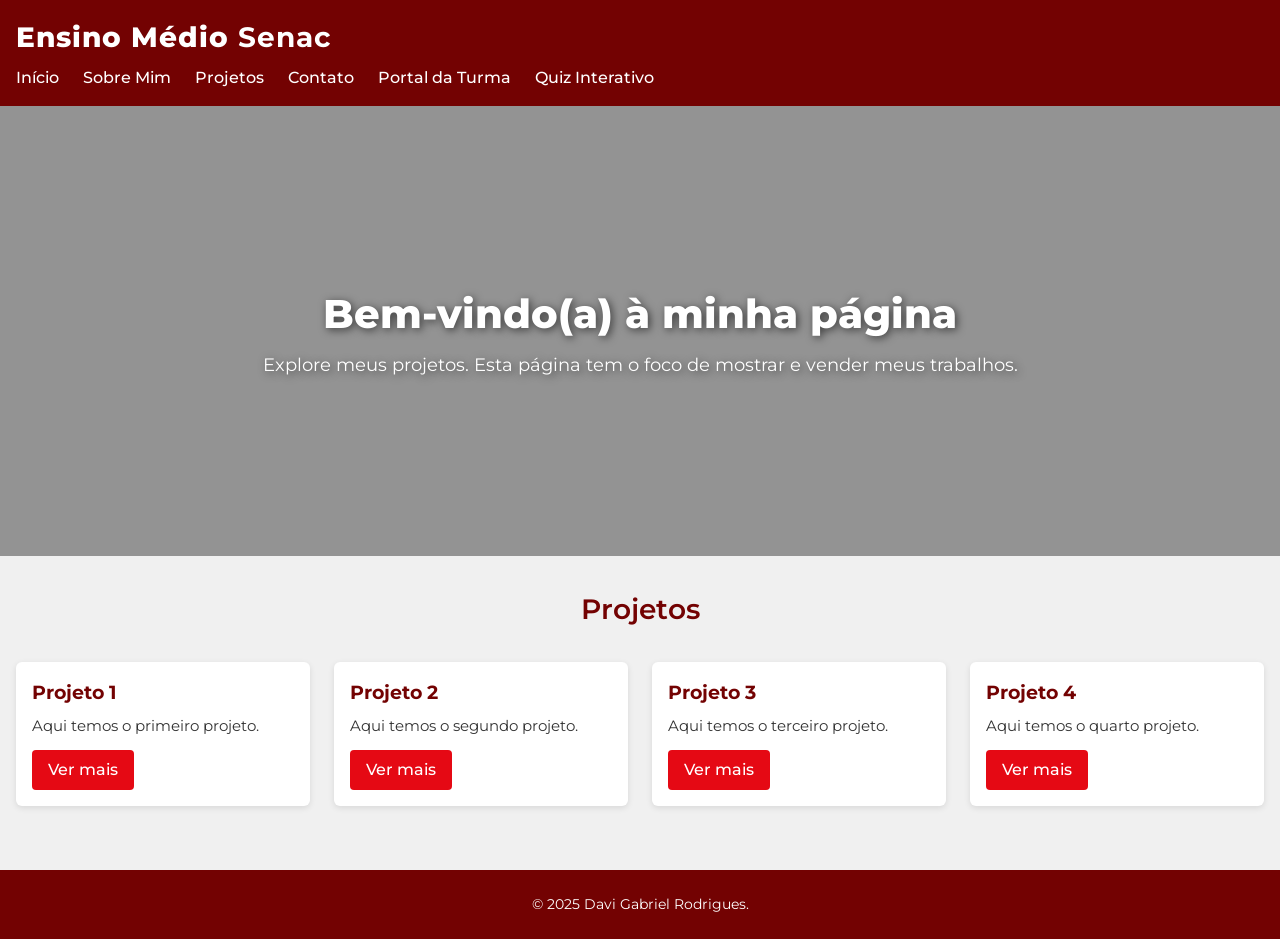
==== index.html @ 9a21960b "atualizacao" ====
<!DOCTYPE html>
<html lang="pt-br">
<head>
  <meta charset="UTF-8">
  <meta name="viewport" content="width=device-width, initial-scale=1.0">
  <title>Davi Gabriel Rodrigues</title>
  <link href="https://fonts.googleapis.com/css2?family=Montserrat:wght@300;400;600;800&display=swap" rel="stylesheet">
  <link rel="icon" type="image/png" href="/davi.png">
  <style>
    :root {
      --primary-color: #730202;
      --secondary-color: #e50914;
      --text-light: #ffffff;
      --text-dark: #333333;
      --font-main: 'Montserrat', sans-serif;
    }

    * {
      margin: 0;
      padding: 0;
      box-sizing: border-box;
    }

    body {
      font-family: var(--font-main);
      background-color: #f0f0f0;
      color: var(--text-dark);
      line-height: 1.5;
    }

    header {
      background-color: var(--primary-color);
      color: var(--text-light);
      padding: 1rem 1rem;
    }

    header div {
      font-size: 1.5rem;
      font-weight: bold;
    }

    .logo {
      font-size: 1.75rem;
      font-weight: 800;
     letter-spacing: 1px;
    }

    nav ul {
      list-style: none;
      display: flex;
      flex-wrap: wrap;
      gap: 1.5rem;
      padding: 0;
      margin-top: 0.5rem;
    }

    nav ul li a {
      color: var(--text-light);
      text-decoration: none;
      font-weight: 500;
      transition: color 0.3s ease;
    }

    nav ul li a:hover {
      color: var(--secondary-color);
    }

    .hero {
      background: url('') no-repeat center center/cover;
      height: 50vh;
      min-height: 300px;
      display: flex;
      align-items: center;
      justify-content: center;
      position: relative;
      color: var(--text-light);
      text-shadow: 2px 2px 8px rgba(0,0,0,0.6);
      padding: 0 1rem;
      text-align: center;
    }

    .hero::after {
      content: '';
      position: absolute;
      top: 0;
      left: 0;
      width: 100%;
      height: 100%;
      background-color: rgba(8, 8, 8, 0.4);
    }

    .hero-content {
      position: relative;
      z-index: 1;
    }

    .hero-content h1 {
      font-size: 2.5rem;
      font-weight: 800;
      margin-bottom: 0.5rem;
    }

    .hero-content p {
      font-size: 1.1rem;
    }

    section {
      padding: 2rem 1rem;
    }

    section h2 {
      font-size: 1.75rem;
      text-align: center;
      margin-bottom: 2rem;
      font-weight: 600;
      color: var(--primary-color);
    }

    .cards-container {
      display: grid;
      grid-template-columns: repeat(auto-fit, minmax(250px, 1fr));
      gap: 1.5rem;
    }

    .card {
      background-color: #fff;
      border-radius: 6px;
      overflow: hidden;
      box-shadow: 0 2px 6px rgba(0,0,0,0.1);
      transition: transform 0.3s ease, box-shadow 0.3s ease;
    }

    .card:hover {
      transform: translateY(-5px);
      box-shadow: 0 4px 12px rgba(0,0,0,0.2);
    }

    .card img {
      width: 100%;
      height: 120px;
      object-fit: cover;
    }

    .card-body {
      padding: 1rem;
    }

    .card-body h3 {
      margin-bottom: 0.5rem;
      font-size: 1.2rem;
      color: var(--primary-color);
    }

    .card-body p {
      font-size: 0.95rem;
      margin-bottom: 0.75rem;
    }

    .card-body a {
      display: inline-block;
      padding: 0.5rem 1rem;
      background-color: var(--secondary-color);
      color: var(--text-light);
      border-radius: 4px;
      text-decoration: none;
      font-weight: 500;
      transition: background-color 0.3s ease;
    }

    .card-body a:hover {
      background-color: #b80610;
    }

    footer {
      background-color: var(--primary-color);
      color: var(--text-light);
      text-align: center;
      padding: 1.5rem 1rem;
      margin-top: 2rem;
    }

    footer p {
      font-size: 0.9rem;
    }

    @media (max-width: 480px) {
      .hero-content h1 {
        font-size: 1.8rem;
      }

      .hero-content p {
        font-size: 1rem;
      }

      nav ul {
        flex-direction: wrap;
        align-items: center;
      }

      .card-body h3 {
        font-size: 1rem;
      }

      .card-body p {
        font-size: 0.9rem;
      }

      .card-body a {
        font-size: 0.9rem;
        padding: 0.4rem 0.8rem;
      }
    }
  </style>
</head>
<body>

  <header>
    <div class="logo">Ensino Médio <strong>Senac</strong></div>
    <nav>
      <ul>
        <li><a href="index.html">Início</a></li>
        <li><a href="/pagina/sobremim.html">Sobre Mim</a></li>
        <li><a href="projetos.html">Projetos</a></li>
        <li><a href="/pagina/contato.html">Contato</a></li>
        <li><a href="/pagina/erro.html">Portal da Turma</a></li>
        <li><a href="/pagina/erro.html">Quiz Interativo</a></li>
      </ul>
    </nav>
  </header>

  <section class="hero">
    <div class="hero-content">
      <h1>Bem-vindo(a) à minha página</h1>
      <p>Explore meus projetos. Esta página tem o foco de mostrar e vender meus trabalhos.</p>
    </div>
  </section>

  <section>
    <h2>Projetos</h2>
    <div class="cards-container">
      <div class="card">
        <div class="card-body">
          <h3>Projeto 1</h3>
          <p>Aqui temos o primeiro projeto.</p>
          <a href="streetpark.html">Ver mais</a>
        </div>
      </div>
      <div class="card">
        <div class="card-body">
          <h3>Projeto 2</h3>
          <p>Aqui temos o segundo projeto.</p>
          <a href="projetodois.html">Ver mais</a>
        </div>
      </div>
      <div class="card">
        <div class="card-body">
          <h3>Projeto 3</h3>
          <p>Aqui temos o terceiro projeto.</p>
          <a href="bateras/bateras.html">Ver mais</a>
        </div>
      </div>
      <div class="card">
        <div class="card-body">
          <h3>Projeto 4</h3>
          <p>Aqui temos o quarto projeto.</p>
          <a href="freyclima/frey.html">Ver mais</a>
        </div>
      </div>
    </div>
  </section>

  <footer>
    <p>&copy; 2025 Davi Gabriel Rodrigues.</p>
  </footer>
</body>
</html>
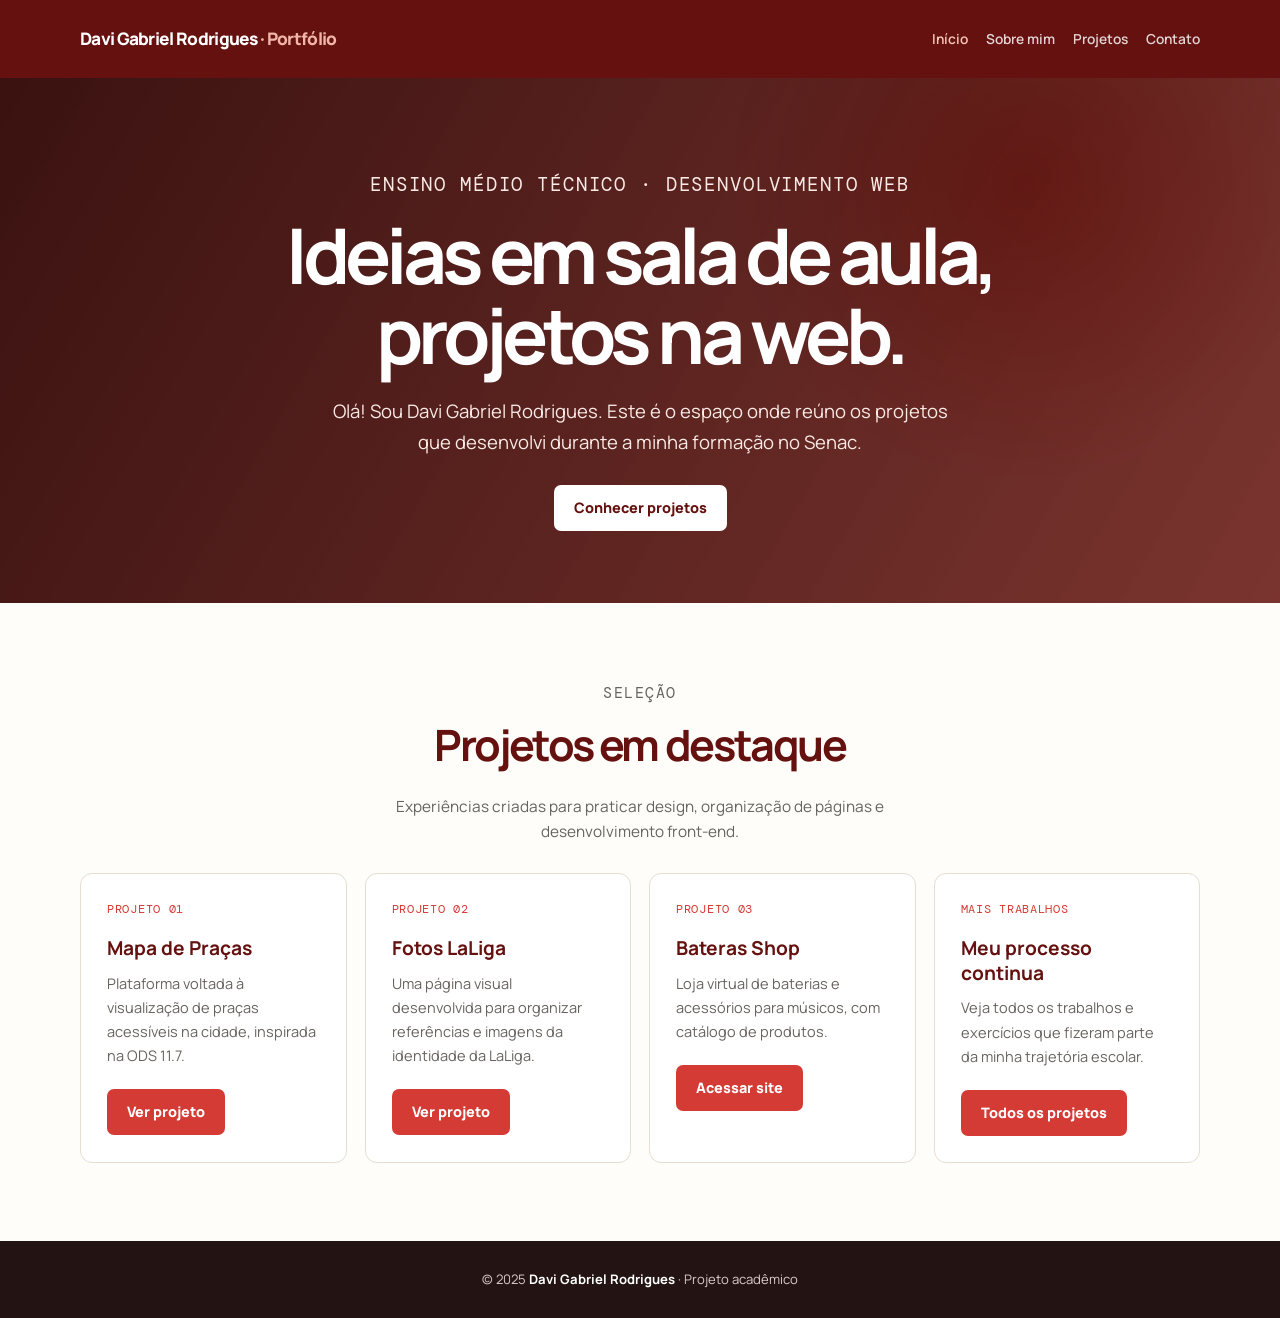
==== commit 82cb437c: "site 2" ====
--- a/index.html
+++ b/index.html
@@ -1,276 +1,83 @@
-<!DOCTYPE html>
-<html lang="pt-br">
-<head>
-  <meta charset="UTF-8">
-  <meta name="viewport" content="width=device-width, initial-scale=1.0">
-  <title>Davi Gabriel Rodrigues</title>
-  <link href="https://fonts.googleapis.com/css2?family=Montserrat:wght@300;400;600;800&display=swap" rel="stylesheet">
-  <link rel="icon" type="image/png" href="/davi.png">
-  <style>
-    :root {
-      --primary-color: #730202;
-      --secondary-color: #e50914;
-      --text-light: #ffffff;
-      --text-dark: #333333;
-      --font-main: 'Montserrat', sans-serif;
-    }
-
-    * {
-      margin: 0;
-      padding: 0;
-      box-sizing: border-box;
-    }
-
-    body {
-      font-family: var(--font-main);
-      background-color: #f0f0f0;
-      color: var(--text-dark);
-      line-height: 1.5;
-    }
-
-    header {
-      background-color: var(--primary-color);
-      color: var(--text-light);
-      padding: 1rem 1rem;
-    }
-
-    header div {
-      font-size: 1.5rem;
-      font-weight: bold;
-    }
-
-    .logo {
-      font-size: 1.75rem;
-      font-weight: 800;
-     letter-spacing: 1px;
-    }
-
-    nav ul {
-      list-style: none;
-      display: flex;
-      flex-wrap: wrap;
-      gap: 1.5rem;
-      padding: 0;
-      margin-top: 0.5rem;
-    }
-
-    nav ul li a {
-      color: var(--text-light);
-      text-decoration: none;
-      font-weight: 500;
-      transition: color 0.3s ease;
-    }
-
-    nav ul li a:hover {
-      color: var(--secondary-color);
-    }
-
-    .hero {
-      background: url('') no-repeat center center/cover;
-      height: 50vh;
-      min-height: 300px;
-      display: flex;
-      align-items: center;
-      justify-content: center;
-      position: relative;
-      color: var(--text-light);
-      text-shadow: 2px 2px 8px rgba(0,0,0,0.6);
-      padding: 0 1rem;
-      text-align: center;
-    }
-
-    .hero::after {
-      content: '';
-      position: absolute;
-      top: 0;
-      left: 0;
-      width: 100%;
-      height: 100%;
-      background-color: rgba(8, 8, 8, 0.4);
-    }
-
-    .hero-content {
-      position: relative;
-      z-index: 1;
-    }
-
-    .hero-content h1 {
-      font-size: 2.5rem;
-      font-weight: 800;
-      margin-bottom: 0.5rem;
-    }
-
-    .hero-content p {
-      font-size: 1.1rem;
-    }
-
-    section {
-      padding: 2rem 1rem;
-    }
-
-    section h2 {
-      font-size: 1.75rem;
-      text-align: center;
-      margin-bottom: 2rem;
-      font-weight: 600;
-      color: var(--primary-color);
-    }
-
-    .cards-container {
-      display: grid;
-      grid-template-columns: repeat(auto-fit, minmax(250px, 1fr));
-      gap: 1.5rem;
-    }
-
-    .card {
-      background-color: #fff;
-      border-radius: 6px;
-      overflow: hidden;
-      box-shadow: 0 2px 6px rgba(0,0,0,0.1);
-      transition: transform 0.3s ease, box-shadow 0.3s ease;
-    }
-
-    .card:hover {
-      transform: translateY(-5px);
-      box-shadow: 0 4px 12px rgba(0,0,0,0.2);
-    }
-
-    .card img {
-      width: 100%;
-      height: 120px;
-      object-fit: cover;
-    }
-
-    .card-body {
-      padding: 1rem;
-    }
-
-    .card-body h3 {
-      margin-bottom: 0.5rem;
-      font-size: 1.2rem;
-      color: var(--primary-color);
-    }
-
-    .card-body p {
-      font-size: 0.95rem;
-      margin-bottom: 0.75rem;
-    }
-
-    .card-body a {
-      display: inline-block;
-      padding: 0.5rem 1rem;
-      background-color: var(--secondary-color);
-      color: var(--text-light);
-      border-radius: 4px;
-      text-decoration: none;
-      font-weight: 500;
-      transition: background-color 0.3s ease;
-    }
-
-    .card-body a:hover {
-      background-color: #b80610;
-    }
-
-    footer {
-      background-color: var(--primary-color);
-      color: var(--text-light);
-      text-align: center;
-      padding: 1.5rem 1rem;
-      margin-top: 2rem;
-    }
-
-    footer p {
-      font-size: 0.9rem;
-    }
-
-    @media (max-width: 480px) {
-      .hero-content h1 {
-        font-size: 1.8rem;
-      }
-
-      .hero-content p {
-        font-size: 1rem;
-      }
-
-      nav ul {
-        flex-direction: wrap;
-        align-items: center;
-      }
-
-      .card-body h3 {
-        font-size: 1rem;
-      }
-
-      .card-body p {
-        font-size: 0.9rem;
-      }
-
-      .card-body a {
-        font-size: 0.9rem;
-        padding: 0.4rem 0.8rem;
-      }
-    }
-  </style>
-</head>
-<body>
-
-  <header>
-    <div class="logo">Ensino Médio <strong>Senac</strong></div>
-    <nav>
-      <ul>
-        <li><a href="index.html">Início</a></li>
-        <li><a href="/pagina/sobremim.html">Sobre Mim</a></li>
-        <li><a href="projetos.html">Projetos</a></li>
-        <li><a href="/pagina/contato.html">Contato</a></li>
-        <li><a href="/pagina/erro.html">Portal da Turma</a></li>
-        <li><a href="/pagina/erro.html">Quiz Interativo</a></li>
-      </ul>
-    </nav>
+﻿<!doctype html>
+<html lang="pt-BR">
+  <head>
+    <meta charset="UTF-8">
+    <meta name="viewport" content="width=device-width,initial-scale=1.0">
+    <meta name="description" content="Portfólio de Davi Gabriel Rodrigues, estudante de Desenvolvimento Web no Ensino Médio Senac.">
+    <title>Davi Gabriel Rodrigues | Portfólio</title>
+    <link rel="icon" type="image/png" href="davi.png">
+    <link rel="stylesheet" href="styles.css">
+  </head>
+  <body>
+    <header class="site-header">
+      <div class="header-inner">
+        <a class="brand" href="index.html">Davi Gabriel Rodrigues <span>· Portfólio</span>
+      </a>
+      <nav class="site-nav" aria-label="Navegação principal">
+        <ul>
+          <li>
+            <a href="index.html" aria-current="page">Início</a>
+          </li>
+          <li>
+            <a href="pagina/sobremim.html">Sobre mim</a>
+          </li>
+          <li>
+            <a href="pagina/projetos.html">Projetos</a>
+          </li>
+          <li>
+            <a href="pagina/contato.html">Contato</a>
+          </li>
+        </ul>
+      </nav>
+    </div>
   </header>
-
-  <section class="hero">
-    <div class="hero-content">
-      <h1>Bem-vindo(a) à minha página</h1>
-      <p>Explore meus projetos. Esta página tem o foco de mostrar e vender meus trabalhos.</p>
-    </div>
-  </section>
-
-  <section>
-    <h2>Projetos</h2>
-    <div class="cards-container">
-      <div class="card">
-        <div class="card-body">
-          <h3>Projeto 1</h3>
-          <p>Aqui temos o primeiro projeto.</p>
-          <a href="streetpark.html">Ver mais</a>
+  <main class="home-main">
+    <section class="hero">
+      <div class="hero-inner">
+        <p class="eyebrow">Ensino Médio Técnico · Desenvolvimento Web</p>
+        <h1>Ideias em sala de aula, projetos na web.</h1>
+        <p>Olá! Sou Davi Gabriel Rodrigues. Este é o espaço onde reúno os projetos que desenvolvi durante a minha formação no Senac.</p>
+        <a class="button button--light" href="pagina/projetos.html" style="margin-top:28px">Conhecer projetos</a>
+      </div>
+    </section>
+    <section class="section">
+      <div class="section-heading">
+        <div>
+          <p class="eyebrow">Seleção</p>
+          <h2>Projetos em destaque</h2>
         </div>
+        <p>Experiências criadas para praticar design, organização de páginas e desenvolvimento front-end.</p>
       </div>
-      <div class="card">
-        <div class="card-body">
-          <h3>Projeto 2</h3>
-          <p>Aqui temos o segundo projeto.</p>
-          <a href="projetodois.html">Ver mais</a>
-        </div>
+      <div class="cards">
+        <article class="card">
+          <span class="card-label">Projeto 01</span>
+          <h3>Mapa de Praças</h3>
+          <p>Plataforma voltada à visualização de praças acessíveis na cidade, inspirada na ODS 11.7.</p>
+          <a class="button" href="pagina/erro.html">Ver projeto</a>
+        </article>
+        <article class="card">
+          <span class="card-label">Projeto 02</span>
+          <h3>Fotos LaLiga</h3>
+          <p>Uma página visual desenvolvida para organizar referências e imagens da identidade da LaLiga.</p>
+          <a class="button" href="pagina/erro.html">Ver projeto</a>
+        </article>
+        <article class="card">
+          <span class="card-label">Projeto 03</span>
+          <h3>Bateras Shop</h3>
+          <p>Loja virtual de baterias e acessórios para músicos, com catálogo de produtos.</p>
+          <a class="button" href="bateras/bateras.html">Acessar site</a>
+        </article>
+        <article class="card">
+          <span class="card-label">Mais trabalhos</span>
+          <h3>Meu processo continua</h3>
+          <p>Veja todos os trabalhos e exercícios que fizeram parte da minha trajetória escolar.</p>
+          <a class="button" href="pagina/projetos.html">Todos os projetos</a>
+        </article>
       </div>
-      <div class="card">
-        <div class="card-body">
-          <h3>Projeto 3</h3>
-          <p>Aqui temos o terceiro projeto.</p>
-          <a href="bateras/bateras.html">Ver mais</a>
-        </div>
-      </div>
-      <div class="card">
-        <div class="card-body">
-          <h3>Projeto 4</h3>
-          <p>Aqui temos o quarto projeto.</p>
-          <a href="freyclima/frey.html">Ver mais</a>
-        </div>
-      </div>
-    </div>
-  </section>
-
-  <footer>
-    <p>&copy; 2025 Davi Gabriel Rodrigues.</p>
+    </section>
+  </main>
+  <footer class="site-footer">
+    <p>© 2025 <strong>Davi Gabriel Rodrigues</strong> · Projeto acadêmico</p>
   </footer>
 </body>
-</html>+</html>
--- a/styles.css
+++ b/styles.css
@@ -0,0 +1,400 @@
+@import url('https://fonts.googleapis.com/css2?family=DM+Mono:wght@400;500&family=Manrope:wght@400;500;600;700;800&display=swap');
+
+:root{
+  --wine:#64110f;
+  --red:#d53b35;
+  --ink:#1d1c1b;
+  --muted:#67635f;
+  --paper:#fffdf9;
+  --sand:#f4eee5;
+  --line:#e7ddd2;
+  --shadow:0 16px 40px rgba(72,35,25,.10)
+}
+*{
+  box-sizing:border-box;
+  margin:0
+}
+body{
+  min-height:100vh;
+  display:flex;
+  flex-direction:column;
+  font-family:Manrope,Arial,sans-serif;
+  color:var(--ink);
+  background:var(--paper);
+  line-height:1.65
+}
+main:not(.error-page){
+  width:100%;
+  flex:1
+}
+.home-main .hero-inner{
+  align-items:center;
+  text-align:center
+}
+.home-main .section-heading{
+  align-items:center;
+  flex-direction:column;
+  text-align:center
+}
+.site-header{
+  background:var(--wine);
+  color:#fff
+}
+.header-inner{
+  width:min(1120px,calc(100% - 40px));
+  min-height:78px;
+  margin:auto;
+  display:flex;
+  align-items:center;
+  justify-content:space-between;
+  gap:24px
+}
+.brand{
+  color:#fff;
+  text-decoration:none;
+  font-size:1.08rem;
+  font-weight:800;
+  letter-spacing:-.04em;
+  white-space:nowrap
+}
+.brand span{
+  color:#f2b5a9
+}
+.site-nav ul{
+  display:flex;
+  flex-wrap:wrap;
+  justify-content:flex-end;
+  gap:4px 18px;
+  list-style:none;
+  padding:0
+}
+.site-nav a{
+  display:block;
+  padding:8px 0;
+  text-decoration:none;
+  color:#fff;
+  font-size:.86rem;
+  font-weight:600;
+  opacity:.82
+}
+.site-nav a:hover,.site-nav a[aria-current=page]{
+  opacity:1;
+  color:#f9c8bd
+}
+.hero{
+  color:#fff;
+  background:linear-gradient(120deg,rgba(52,10,8,.97),rgba(103,22,17,.87)),radial-gradient(circle at 80% 20%,#d85a4b 0,transparent 27%)
+}
+.hero-inner{
+  width:min(1120px,calc(100% - 40px));
+  min-height:390px;
+  margin:0 auto;
+  display:flex;
+  flex-direction:column;
+  justify-content:center;
+  padding:72px 0
+}
+.eyebrow{
+  font-family:'DM Mono',monospace;
+  color:#f4b3a6;
+  text-transform:uppercase;
+  font-size:.75rem;
+  letter-spacing:.1em;
+  margin-bottom:14px
+}
+.hero h1{
+  max-width:760px;
+  font-size:clamp(2.4rem,6vw,4.8rem);
+  line-height:1.05;
+  letter-spacing:-.065em
+}
+.hero p{
+  max-width:650px;
+  margin-top:20px;
+  color:#fae9e5;
+  font-size:clamp(1rem,2vw,1.16rem)
+}
+.button{
+  display:inline-flex;
+  align-items:center;
+  justify-content:center;
+  width:max-content;
+  min-height:46px;
+  padding:0 19px;
+  border:1px solid transparent;
+  border-radius:7px;
+  background:var(--red);
+  color:#fff;
+  text-decoration:none;
+  font-size:.9rem;
+  font-weight:800
+}
+.button:hover{
+  transform:translateY(-2px);
+  background:#b92c28
+}
+.button--light{
+  background:#fff;
+  color:var(--wine)
+}
+.section{
+  width:min(1120px,calc(100% - 40px));
+  margin:0 auto;
+  padding:78px 0
+}
+.section-heading{
+  display:flex;
+  align-items:end;
+  justify-content:space-between;
+  gap:24px;
+  margin-bottom:28px
+}
+.section-heading h2,.page-title{
+  font-size:clamp(1.8rem,4vw,2.7rem);
+  line-height:1.15;
+  letter-spacing:-.055em;
+  color:var(--wine)
+}
+.section-heading p{
+  max-width:490px;
+  color:var(--muted);
+  font-size:.96rem
+}
+.cards{
+  display:grid;
+  grid-template-columns:repeat(auto-fit,minmax(220px,1fr));
+  gap:18px
+}
+.card{
+  display:flex;
+  flex-direction:column;
+  min-height:250px;
+  padding:26px;
+  border:1px solid var(--line);
+  border-radius:12px;
+  background:#fff
+}
+.card:hover{
+  transform:translateY(-5px);
+  box-shadow:var(--shadow)
+}
+.card-label{
+  font-family:'DM Mono',monospace;
+  font-size:.75rem;
+  color:var(--red);
+  text-transform:uppercase;
+  letter-spacing:.06em
+}
+.card h3{
+  margin:16px 0 10px;
+  font-size:1.2rem;
+  line-height:1.3;
+  color:var(--wine)
+}
+.card p{
+  color:var(--muted);
+  font-size:.91rem
+}
+.card .button{
+  margin-top:auto;
+  align-self:flex-start;
+  margin-top:22px
+}
+.page-intro{
+  background:var(--sand);
+  border-bottom:1px solid var(--line)
+}
+.page-intro-inner{
+  width:min(1120px,calc(100% - 40px));
+  margin:auto;
+  padding:58px 0
+}
+.page-intro p{
+  max-width:650px;
+  margin-top:12px;
+  color:var(--muted)
+}
+.content-card{
+  padding:clamp(24px,5vw,48px);
+  border:1px solid var(--line);
+  border-radius:14px;
+  background:#fff;
+  box-shadow:var(--shadow)
+}
+.site-footer{
+  margin-top:auto;
+  padding:28px 20px;
+  background:#241313;
+  color:#daccc8;
+  text-align:center;
+  font-size:.82rem
+}
+.site-footer strong{
+  color:#fff
+}
+.about-grid{
+  display:grid;
+  grid-template-columns:190px 1fr;
+  align-items:start;
+  gap:42px
+}
+.profile-pic{
+  width:190px;
+  aspect-ratio:1;
+  object-fit:cover;
+  border-radius:12px;
+  border:5px solid #fff;
+  box-shadow:0 10px 25px rgba(68,25,18,.16)
+}
+.about-copy h2{
+  margin-bottom:15px;
+  font-size:1.65rem;
+  line-height:1.25;
+  color:var(--wine)
+}
+.about-copy p+p{
+  margin-top:13px
+}
+.social-links{
+  display:flex;
+  flex-wrap:wrap;
+  gap:10px;
+  margin-top:23px
+}
+.social-links a{
+  padding:8px 12px;
+  border:1px solid var(--line);
+  border-radius:6px;
+  color:var(--wine);
+  text-decoration:none;
+  font-size:.86rem;
+  font-weight:700
+}
+.social-links a:hover{
+  color:#fff;
+  background:var(--wine)
+}
+.contact-grid{
+  display:grid;
+  grid-template-columns:.75fr 1.25fr;
+  gap:22px
+}
+.contact-info{
+  background:var(--wine);
+  color:#fff
+}
+.contact-info h2,.form-card h2{
+  margin-bottom:12px;
+  font-size:1.45rem;
+  line-height:1.3
+}
+.contact-info p{
+  color:#f1dcd7
+}
+.contact-info a{
+  color:#fff;
+  font-weight:700
+}
+.form-card{
+  border:1px solid var(--line)
+}
+label{
+  display:block;
+  margin:16px 0 6px;
+  font-size:.88rem;
+  font-weight:800
+}
+input,textarea{
+  width:100%;
+  padding:12px 13px;
+  border:1px solid #d8ccc1;
+  border-radius:6px;
+  background:#fffdfb;
+  color:var(--ink);
+  font:inherit;
+  font-size:.94rem
+}
+input:focus,textarea:focus{
+  outline:3px solid #f3c8bf;
+  border-color:var(--red)
+}
+textarea{
+  resize:vertical;
+  min-height:130px
+}
+button.button{
+  margin-top:22px;
+  cursor:pointer
+}
+.error-page{
+  display:grid;
+  min-height:100vh;
+  place-items:center;
+  padding:28px;
+  background:var(--sand);
+  text-align:center
+}
+.error-card{
+  max-width:620px;
+  padding:clamp(34px,7vw,70px);
+  border:1px solid var(--line);
+  border-radius:16px;
+  background:#fff;
+  box-shadow:var(--shadow)
+}
+.error-code{
+  font-family:'DM Mono',monospace;
+  color:var(--red);
+  font-size:clamp(4rem,13vw,8rem);
+  font-weight:500;
+  line-height:1
+}
+.error-card h1{
+  margin:16px 0 10px;
+  color:var(--wine);
+  font-size:clamp(1.7rem,4vw,2.5rem);
+  line-height:1.2
+}
+.error-card p{
+  margin-bottom:24px;
+  color:var(--muted)
+}
+@media(max-width:720px){
+  .header-inner{
+    align-items:flex-start;
+    flex-direction:column;
+    padding:16px 0;
+    gap:6px
+  }
+  .site-nav ul{
+    justify-content:flex-start;
+    gap:2px 16px
+  }
+  .hero-inner{
+    min-height:340px;
+    padding:54px 0
+  }
+  .section{
+    padding:54px 0
+  }
+  .section-heading,.about-grid,.contact-grid{
+    display:block
+  }
+  .section-heading p{
+    margin-top:10px
+  }
+  .about-grid{
+    text-align:center
+  }
+  .profile-pic{
+    width:145px;
+    margin-bottom:24px
+  }
+  .social-links{
+    justify-content:center
+  }
+  .contact-grid>*+*{
+    margin-top:18px
+  }
+}
+
